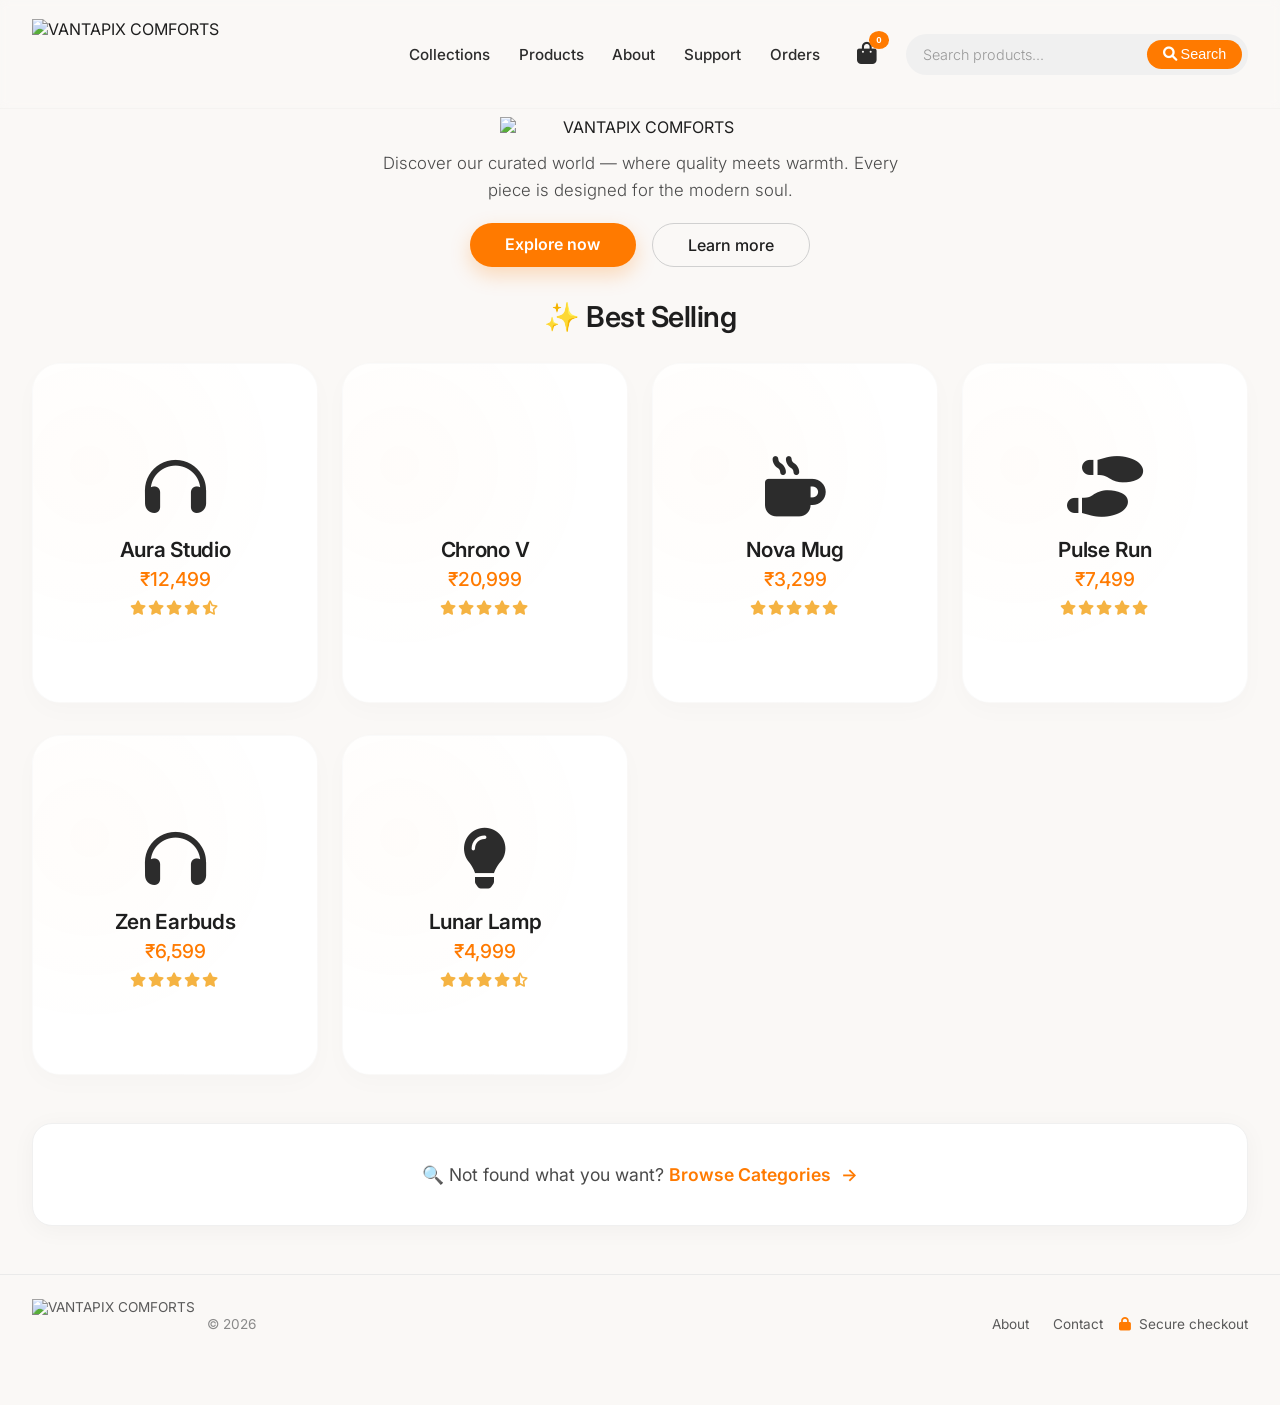
==== index.html @ 029ced30 "first commit" ====
<!DOCTYPE html>
<html lang="en">
<head>
    <meta charset="UTF-8">
    <meta name="viewport" content="width=device-width, initial-scale=1.0">
    <title>VANTAPIX COMFORTS · Home</title>
    <link rel="preconnect" href="https://fonts.googleapis.com">
    <link rel="preconnect" href="https://fonts.gstatic.com" crossorigin>
    <link href="https://fonts.googleapis.com/css2?family=Inter:opsz,wght@14..32,300;14..32,400;14..32,600;14..32,700&display=swap" rel="stylesheet">
    <link rel="stylesheet" href="https://cdnjs.cloudflare.com/ajax/libs/font-awesome/6.0.0-beta3/css/all.min.css">
    <link rel="stylesheet" href="style.css">
    <style>
        .browse-more {
            max-width: 1280px;
            margin: -1rem auto 3rem;
            padding: 0 2rem;
            text-align: center;
        }
        .browse-more .browse-card {
            background: white;
            border-radius: 20px;
            padding: 2.5rem 2rem;
            box-shadow: 0 4px 24px rgba(0,0,0,0.04);
            border: 1px solid #f0f0f0;
            transition: all 0.3s ease;
        }
        .browse-more .browse-card:hover {
            box-shadow: 0 8px 40px rgba(0,0,0,0.06);
            transform: translateY(-2px);
        }
        .browse-more .browse-card p {
            font-size: 1.1rem;
            color: #4a4a4a;
            font-weight: 400;
        }
        .browse-more .browse-card .browse-link {
            color: #ff7a00;
            font-weight: 600;
            text-decoration: none;
            border-bottom: 2px solid transparent;
            transition: all 0.25s ease;
            padding-bottom: 2px;
        }
        .browse-more .browse-card .browse-link:hover {
            border-bottom-color: #ff7a00;
            color: #e66b00;
        }
        .browse-more .browse-card .browse-link .arrow-icon {
            display: inline-block;
            margin-left: 6px;
            transition: transform 0.25s ease;
        }
        .browse-more .browse-card .browse-link:hover .arrow-icon {
            transform: translateX(6px);
        }
        @media (max-width: 600px) {
            .browse-more .browse-card p { font-size: 0.95rem; }
            .browse-more .browse-card { padding: 1.8rem 1.2rem; }
        }
    </style>
</head>
<body>

    <!-- INTRO OVERLAY -->
    <div class="intro-overlay" id="introOverlay">
        <video id="introVideo" autoplay muted playsinline>
            <source src="your-intro-video.mp4" type="video/mp4">
            Your browser does not support the video tag.
        </video>
    </div>

    <!-- NAVBAR -->
    <header class="navbar">
        <div class="logo-area">
            <img src="VANTAPIX__2_-removebg-preview.png" alt="VANTAPIX COMFORTS" class="nav-logo-img">
        </div>
        <div class="nav-links">
            <a href="collection.html">Collections</a>
            <a href="products.html">Products</a>
            <a href="about.html">About</a>
            <a href="support.html">Support</a>
            <a href="orders.html">Orders</a>
            <div class="nav-cart-wrapper" id="cartWrapper">
                <button class="nav-cart" id="cartToggle" aria-label="Open cart">
                    <i class="fas fa-shopping-bag"></i>
                    <span class="cart-badge" id="cartBadge">0</span>
                </button>
                <div class="cart-dropdown" id="cartDropdown">
                    <h4>🛒 Your Cart</h4>
                    <div id="cartItems"><div class="empty-cart">Your cart is empty.</div></div>
                    <div class="cart-total" id="cartTotal" style="display:none;">
                        <span>Total</span>
                        <span>₹<span id="totalPrice">0.00</span></span>
                    </div>
                    <button class="checkout-btn" onclick="window.location.href='checkout.html'">Proceed to Checkout</button>
                </div>
            </div>
            <div class="search-wrapper">
                <input type="text" id="searchInput" placeholder="Search products...">
                <button id="searchButton"><i class="fas fa-search"></i> <span>Search</span></button>
            </div>
        </div>
    </header>

    <!-- QUANTITY POPUP -->
    <div class="quantity-overlay" id="quantityOverlay">
        <div class="quantity-modal">
            <div class="modal-product" id="modalProductName">Product Name</div>
            <div class="modal-product-price" id="modalProductPrice">₹0.00</div>
            <div class="quantity-control">
                <button id="qtyDecrease">−</button>
                <span class="qty-number" id="qtyDisplay">1</span>
                <button id="qtyIncrease">+</button>
            </div>
            <div class="modal-actions">
                <button class="btn-cancel" id="qtyCancel">Cancel</button>
                <button class="btn-add-cart" id="qtyConfirm">Add to Cart</button>
            </div>
        </div>
    </div>

    <!-- HERO -->
    <section class="hero">
        <div class="hero-text">
            <img src="VANTAPIX__2_-removebg-preview.png" alt="VANTAPIX COMFORTS" class="hero-logo">
            <p>Discover our curated world — where quality meets warmth. Every piece is designed for the modern soul.</p>
            <div class="hero-cta">
                <a href="collection.html" class="btn-primary">Explore now</a>
                <a href="about.html" class="btn-outline">Learn more</a>
            </div>
        </div>
    </section>

    <!-- PRODUCT SECTION -->
    <section class="product-section">
        <div class="section-title">✨ Best Selling</div>
        <div class="product-grid" id="productGrid"></div>
    </section>

    <!-- BROWSE CATEGORIES LINK -->
    <section class="browse-more">
        <div class="browse-card">
            <p>
                🔍 Not found what you want? 
                <a href="products.html" class="browse-link">
                    Browse Categories <span class="arrow-icon">→</span>
                </a>
            </p>
        </div>
    </section>

    <!-- FOOTER -->
    <div class="footer">
        <div class="footer-left">
            <img src="VANTAPIX__2_-removebg-preview.png" alt="VANTAPIX COMFORTS" class="footer-logo">
            <span class="footer-copyright">© 2026</span>
        </div>
        <div class="footer-right">
            <div class="footer-links">
                <a href="about.html">About</a>
                <a href="support.html">Contact</a>
            </div>
            <span><i class="fas fa-lock"></i> Secure checkout</span>
        </div>
    </div>

    <div class="toast" id="toast"></div>

    <script src="script.js"></script>
    <script>
        // Home page products (INR)
        var homeProducts = [
            { name: 'Aura Studio', price: 12499, icon: 'fa-headphones', rating: 4.5, desc: 'Noise-cancelling, 40h battery, immersive sound.' },
            { name: 'Chrono V', price: 20999, icon: 'fa-watch', rating: 5, desc: 'Titanium, heart rate, GPS, always-on display.' },
            { name: 'Nova Mug', price: 3299, icon: 'fa-mug-hot', rating: 5, desc: 'Ceramic, self-warming, 12oz, matte finish.' },
            { name: 'Pulse Run', price: 7499, icon: 'fa-shoe-prints', rating: 5, desc: 'Lightweight, breathable, responsive cushioning.' },
            { name: 'Zen Earbuds', price: 6599, icon: 'fa-headphones', rating: 5, desc: 'True wireless, noise isolation, 24h battery.' },
            { name: 'Lunar Lamp', price: 4999, icon: 'fa-lightbulb', rating: 4.5, desc: 'Dimmable, warm glow, minimalist design.' }
        ];

        var grid = document.getElementById('productGrid');
        homeProducts.forEach(function(p) {
            var stars = '';
            for (var i = 0; i < Math.floor(p.rating); i++) stars += '<i class="fas fa-star"></i>';
            if (p.rating % 1 >= 0.5) stars += '<i class="fas fa-star-half-alt"></i>';

            var card = document.createElement('div');
            card.className = 'product-card';
            card.innerHTML = `
                <div class="card-inner">
                    <div class="card-front">
                        <div class="product-img"><i class="fas ${p.icon}"></i></div>
                        <div class="product-name">${p.name}</div>
                        <div class="product-price">₹${p.price.toLocaleString('en-IN')}</div>
                        <div class="product-rating">${stars}</div>
                    </div>
                    <div class="card-back">
                        <div class="back-title">${p.name}</div>
                        <div class="back-desc">${p.desc}</div>
                        <div class="btn-group">
                            <button onclick="openQtyPopup('${p.name}', ${p.price})"><i class="fas fa-shopping-cart"></i> Buy now</button>
                            <button onclick="openQtyPopup('${p.name}', ${p.price})"><i class="fas fa-plus"></i> Add</button>
                        </div>
                    </div>
                </div>
            `;
            grid.appendChild(card);
        });
    </script>
</body>
</html>
---- style.css ----
/* ================================================================
   style.css - Common styles for all pages
   ================================================================ */

* { margin: 0; padding: 0; box-sizing: border-box; }
body { background: #faf8f6; font-family: 'Inter', sans-serif; color: #1e1e1e; overflow-x: hidden; scroll-behavior: smooth; }

/* ---------- INTRO OVERLAY ---------- */
.intro-overlay {
    position: fixed; inset: 0; z-index: 9999; background: transparent;
    display: flex; align-items: center; justify-content: center;
    transition: opacity 1.2s cubic-bezier(0.23,1,0.32,1), visibility 0.2s;
    pointer-events: none; overflow: hidden;
}
.intro-overlay.hide { opacity: 0; visibility: hidden; }
#introVideo {
    position: absolute; top: 50%; left: 50%;
    width: 100%; height: 100%; object-fit: cover;
    transform: translate(-50%, -50%); z-index: 1;
}

/* ---------- NAVBAR ---------- */
.navbar {
    max-width: 1280px; margin: 0 auto; padding: 1.2rem 2rem;
    display: flex; align-items: center; justify-content: space-between;
    flex-wrap: wrap; background: transparent; backdrop-filter: blur(4px);
    border-bottom: 1px solid rgba(0,0,0,0.02); gap: 1rem;
}
.logo-area { display: flex; align-items: center; gap: 12px; flex-shrink: 0; }
.nav-logo-img { height: 70px; width: auto; object-fit: contain; transition: transform .3s ease; }
.nav-logo-img:hover { transform: scale(1.05); }
.nav-links {
    display: flex; gap: 1.8rem; font-weight: 500; color: #2c2c2c;
    flex-wrap: wrap; align-items: center;
}
.nav-links a { text-decoration: none; color: inherit; transition: color .2s; font-size: .95rem; white-space: nowrap; }
.nav-links a:hover, .nav-links a.active { color: #ff7a00; }
.nav-links a.active { font-weight: 600; }

.search-wrapper {
    display: flex; align-items: center; background: #f0f0f0;
    border-radius: 30px; padding: .3rem .3rem .3rem 1rem;
    transition: all .3s ease; border: 1px solid transparent; min-width: 180px;
}
.search-wrapper:focus-within {
    background: #fff; border-color: #ff7a00; box-shadow: 0 0 0 3px rgba(255,122,0,0.15);
}
.search-wrapper input {
    border: none; background: transparent; outline: none;
    font-family: 'Inter', sans-serif; font-size: .9rem; padding: .4rem 0;
    width: 100%; min-width: 100px; color: #1e1e1e;
}
.search-wrapper input::placeholder { color: #999; font-weight: 300; }
.search-wrapper button {
    background: #ff7a00; border: none; color: #fff; padding: .4rem 1rem;
    border-radius: 30px; cursor: pointer; font-size: .9rem;
    transition: background .2s; font-weight: 500; display: flex; align-items: center; gap: 4px;
}
.search-wrapper button:hover { background: #e66b00; }

.nav-cart-wrapper { display: flex; align-items: center; margin-left: .5rem; position: relative; }
.nav-cart {
    font-size: 1.4rem; color: #2c2c2c; transition: .2s; cursor: pointer;
    background: none; border: none; padding: 0; position: relative;
}
.nav-cart:hover { color: #ff7a00; }
.cart-badge {
    position: absolute; top: -10px; right: -12px; background: #ff7a00;
    color: #fff; font-size: .6rem; font-weight: 700; padding: 2px 6px;
    border-radius: 50%; min-width: 20px; text-align: center; line-height: 1.4;
    transition: transform .3s cubic-bezier(0.34,1.56,0.64,1);
}
.cart-badge.bounce { animation: bounce .5s cubic-bezier(0.34,1.56,0.64,1); }
@keyframes bounce {
    0% { transform: scale(1); }
    40% { transform: scale(1.6); }
    70% { transform: scale(.9); }
    100% { transform: scale(1); }
}

.cart-dropdown {
    position: absolute; top: calc(100% + 12px); right: 0; background: #fff;
    border-radius: 16px; box-shadow: 0 20px 60px rgba(0,0,0,0.15);
    min-width: 320px; max-width: 400px; padding: 1.2rem;
    display: none; z-index: 100; border: 1px solid rgba(0,0,0,0.05);
}
.cart-dropdown.open { display: block; animation: fadeDrop .25s ease; }
@keyframes fadeDrop {
    0% { opacity: 0; transform: translateY(-8px); }
    100% { opacity: 1; transform: translateY(0); }
}
.cart-dropdown h4 { font-size: 1rem; font-weight: 600; margin-bottom: .8rem; color: #1e1e1e; }
.cart-dropdown .cart-item {
    display: flex; justify-content: space-between; align-items: center;
    padding: .5rem 0; border-bottom: 1px solid #f0f0f0; font-size: .9rem;
}
.cart-dropdown .cart-item:last-child { border-bottom: none; }
.cart-dropdown .cart-item .item-name { font-weight: 500; }
.cart-dropdown .cart-item .item-price { color: #ff7a00; font-weight: 600; }
.cart-dropdown .cart-item .item-remove {
    color: #ccc; cursor: pointer; background: none; border: none;
    font-size: .9rem; padding: 0 4px;
}
.cart-dropdown .cart-item .item-remove:hover { color: #e74c3c; }
.cart-dropdown .cart-total {
    display: flex; justify-content: space-between; font-weight: 700;
    margin-top: .8rem; padding-top: .8rem; border-top: 2px solid #f0f0f0;
    font-size: 1rem;
}
.cart-dropdown .empty-cart { text-align: center; color: #999; padding: 1rem 0; font-size: .9rem; }
.cart-dropdown .checkout-btn {
    width: 100%; margin-top: .8rem; padding: .7rem; background: #ff7a00;
    color: #fff; border: none; border-radius: 30px; font-weight: 600;
    font-size: .95rem; cursor: pointer; transition: background .2s;
}
.cart-dropdown .checkout-btn:hover { background: #e66b00; }

/* ---------- QUANTITY POPUP ---------- */
.quantity-overlay {
    position: fixed; inset: 0; background: rgba(0,0,0,0.5);
    backdrop-filter: blur(6px); z-index: 2000; display: none;
    align-items: center; justify-content: center;
}
.quantity-overlay.open { display: flex; }
.quantity-modal {
    background: #fff; border-radius: 24px; padding: 2rem 2.5rem;
    max-width: 400px; width: 90%; text-align: center;
    box-shadow: 0 30px 80px rgba(0,0,0,0.3);
    animation: pop .35s cubic-bezier(0.34,1.56,0.64,1);
}
@keyframes pop {
    0% { transform: scale(.8); opacity: 0; }
    100% { transform: scale(1); opacity: 1; }
}
.quantity-modal .modal-product { font-size: 1.2rem; font-weight: 600; margin-bottom: .2rem; }
.quantity-modal .modal-product-price { color: #ff7a00; font-weight: 500; margin-bottom: 1.2rem; }
.quantity-control {
    display: flex; align-items: center; justify-content: center;
    gap: 1.5rem; margin: 1.2rem 0;
}
.quantity-control button {
    width: 44px; height: 44px; border-radius: 50%; border: 2px solid #e0e0e0;
    background: #fff; font-size: 1.4rem; font-weight: 300; cursor: pointer;
    transition: all .2s; display: flex; align-items: center; justify-content: center;
    color: #1e1e1e;
}
.quantity-control button:hover { border-color: #ff7a00; color: #ff7a00; }
.quantity-control button:active { transform: scale(.92); }
.quantity-control .qty-number { font-size: 1.8rem; font-weight: 600; min-width: 40px; text-align: center; }
.quantity-modal .modal-actions {
    display: flex; gap: .8rem; margin-top: 1.2rem;
}
.quantity-modal .modal-actions button {
    flex: 1; padding: .7rem; border-radius: 30px; border: none;
    font-weight: 600; font-size: .95rem; cursor: pointer; transition: all .2s;
}
.quantity-modal .modal-actions .btn-cancel { background: #f0f0f0; color: #555; }
.quantity-modal .modal-actions .btn-cancel:hover { background: #e0e0e0; }
.quantity-modal .modal-actions .btn-add-cart { background: #ff7a00; color: #fff; }
.quantity-modal .modal-actions .btn-add-cart:hover { background: #e66b00; transform: scale(1.02); }

/* ---------- HERO ---------- */
.hero { max-width: 1280px; margin: .5rem auto 2rem; padding: 0 2rem; text-align: center; }
.hero-text { display: flex; flex-direction: column; align-items: center; gap: .4rem; }
.hero-logo {
    max-width: 280px; width: 100%; height: auto; margin-bottom: .2rem;
    animation: fadeInLogo 1s ease .3s both;
}
@keyframes fadeInLogo {
    0% { opacity: 0; transform: scale(.9); }
    100% { opacity: 1; transform: scale(1); }
}
.hero-text p { margin: .2rem auto 0; color: #4a4a4a; max-width: 540px; font-weight: 300; line-height: 1.6; font-size: 1.05rem; }
.hero-cta { margin-top: .8rem; display: flex; gap: 1rem; justify-content: center; flex-wrap: wrap; }

.btn-primary {
    background: #ff7a00; border: none; padding: .7rem 2.2rem; border-radius: 40px;
    color: #fff; font-weight: 600; font-size: 1rem; transition: .25s;
    box-shadow: 0 8px 20px rgba(255,122,0,0.25); cursor: pointer; text-decoration: none; display: inline-block;
}
.btn-primary:hover { background: #e66b00; transform: scale(1.02); box-shadow: 0 12px 28px rgba(255,122,0,0.35); }
.btn-outline {
    background: transparent; border: 1px solid #d0d0d0; padding: .7rem 2.2rem;
    border-radius: 40px; font-weight: 500; transition: .25s; cursor: pointer;
    text-decoration: none; display: inline-block; color: #1e1e1e;
}
.btn-outline:hover { border-color: #ff7a00; color: #ff7a00; background: rgba(255,122,0,0.04); }

/* ---------- PRODUCT SECTION ---------- */
.product-section { max-width: 1280px; margin: 1.5rem auto 4rem; padding: 0 2rem; }
.section-title { font-size: 1.8rem; font-weight: 600; margin-bottom: 1.8rem; letter-spacing: -.5px; text-align: center; }
.product-grid { display: grid; grid-template-columns: repeat(auto-fit, minmax(240px, 1fr)); gap: 2rem 1.5rem; }

.product-card {
    perspective: 1200px; height: 340px; cursor: default;
    transition: transform .3s cubic-bezier(0.23,1,0.32,1), box-shadow .3s ease;
    border-radius: 28px; will-change: transform;
}
.product-card:hover { transform: translateY(-8px) scale(1.01); box-shadow: 0 20px 40px -12px rgba(0,0,0,0.15); }
.product-card .card-inner {
    position: relative; width: 100%; height: 100%;
    transition: transform .65s cubic-bezier(0.23,1,0.32,1);
    transform-style: preserve-3d; border-radius: 28px; will-change: transform;
}
.product-card:hover .card-inner { transform: rotateY(180deg); }
.product-card .card-front, .product-card .card-back {
    position: absolute; width: 100%; height: 100%; backface-visibility: hidden;
    border-radius: 28px; background: #fff; box-shadow: 0 8px 24px rgba(0,0,0,0.02);
    display: flex; flex-direction: column; align-items: center; justify-content: center;
    padding: 1.8rem 1.5rem; overflow: hidden; transition: box-shadow .2s;
    border: 1px solid rgba(0,0,0,0.02); text-align: center;
}
.product-card .card-front { background: #fff; background-image: radial-gradient(circle at 20% 30%, rgba(255,122,0,0.02) 0%, transparent 60%); }
.product-card .card-front .product-img { font-size: 3.8rem; margin-bottom: .8rem; color: #2c2c2c; transition: .2s; }
.product-card .card-front .product-name { font-weight: 600; font-size: 1.3rem; letter-spacing: -.3px; }
.product-card .card-front .product-price { margin-top: .3rem; font-weight: 500; color: #ff7a00; font-size: 1.2rem; }
.product-card .card-front .product-rating { margin-top: .5rem; color: #f5b342; letter-spacing: 2px; font-size: .9rem; }
.product-card .card-back { background: #fff; transform: rotateY(180deg); border: 1px solid rgba(255,122,0,0.08); box-shadow: 0 12px 32px -8px rgba(0,0,0,0.08); gap: .4rem; }
.product-card .card-back .back-title { font-weight: 600; font-size: 1.2rem; }
.product-card .card-back .back-desc { font-size: .8rem; color: #5a5a5a; margin: .2rem 0 .6rem; line-height: 1.4; max-width: 90%; }
.product-card .card-back .btn-group { display: flex; gap: .6rem; flex-wrap: wrap; justify-content: center; margin-top: .2rem; }
.product-card .card-back .btn-group button {
    background: #ff7a00; border: none; padding: .4rem 1.2rem; border-radius: 40px;
    color: #fff; font-weight: 500; font-size: .7rem; letter-spacing: .4px;
    transition: .2s; cursor: pointer; box-shadow: 0 4px 12px rgba(255,122,0,0.2);
}
.product-card .card-back .btn-group button:last-child {
    background: transparent; border: 1px solid #d0d0d0; color: #1e1e1e; box-shadow: none;
}
.product-card .card-back .btn-group button:last-child:hover { border-color: #ff7a00; color: #ff7a00; }
.product-card .card-back .btn-group button:first-child:hover { background: #e66b00; transform: scale(.98); }
.product-card:hover .product-img { animation: pulse .8s ease 1; }
@keyframes pulse {
    0% { transform: scale(1); }
    50% { transform: scale(1.08); }
    100% { transform: scale(1); }
}

/* ---------- CATEGORY RESULTS ---------- */
.category-results { max-width: 1280px; margin: 0 auto 4rem; padding: 0 2rem; }
.category-results .results-header {
    display: flex; justify-content: space-between; align-items: center;
    flex-wrap: wrap; margin-bottom: 1.5rem; padding-bottom: .5rem;
    border-bottom: 2px solid #f0f0f0;
}
.category-results .results-header h2 { font-size: 1.6rem; font-weight: 600; }
.category-results .results-header h2 span { color: #ff7a00; }
.category-results .results-header .close-results {
    background: none; border: none; font-size: 1.2rem; color: #999;
    cursor: pointer; transition: color .2s; padding: .4rem .8rem; border-radius: 30px;
}
.category-results .results-header .close-results:hover { color: #e74c3c; background: #fde8e8; }
.category-results .product-grid { display: grid; grid-template-columns: repeat(auto-fit, minmax(220px, 1fr)); gap: 1.8rem; }
.category-results.hidden { display: none; }

/* ---------- PAGE HEADER ---------- */
.page-header { max-width: 1280px; margin: 1rem auto 2rem; padding: 0 2rem; text-align: center; }
.page-header h1 { font-size: 2.8rem; font-weight: 600; letter-spacing: -1px; }
.page-header h1 span { color: #ff7a00; }
.page-header p { color: #4a4a4a; max-width: 540px; margin: .5rem auto 0; font-weight: 300; line-height: 1.6; }

/* ---------- FOOTER ---------- */
.footer {
    max-width: 1280px; margin: 2rem auto; padding: 1.5rem 2rem;
    border-top: 1px solid #eaeaea; display: flex; justify-content: space-between;
    flex-wrap: wrap; color: #5a5a5a; font-size: .85rem; text-align: center; align-items: center;
}
.footer-left { display: flex; align-items: center; gap: 12px; }
.footer-logo { height: 50px; width: auto; object-fit: contain; transition: transform .3s ease; }
.footer-logo:hover { transform: scale(1.05); }
.footer-copyright { color: #8a8a8a; font-size: .85rem; }
.footer-right { display: flex; align-items: center; gap: 16px; }
.footer-right i { color: #ff7a00; margin-right: 4px; }
.footer-links { display: flex; gap: 1.5rem; }
.footer-links a { color: #5a5a5a; text-decoration: none; transition: color .2s; font-size: .85rem; }
.footer-links a:hover { color: #ff7a00; }

/* ---------- TOAST ---------- */
.toast {
    position: fixed; bottom: 30px; right: 30px; background: #1e1e1e;
    color: #fff; padding: 1rem 1.5rem; border-radius: 12px; font-size: .9rem;
    box-shadow: 0 10px 40px rgba(0,0,0,0.2); transform: translateY(100px);
    opacity: 0; transition: all .4s cubic-bezier(0.34,1.56,0.64,1);
    z-index: 1000; pointer-events: none;
}
.toast.show { transform: translateY(0); opacity: 1; }

/* ---------- RESPONSIVE ---------- */
@media (max-width: 768px) {
    .navbar { flex-direction: column; align-items: stretch; gap: .8rem; }
    .logo-area { justify-content: center; }
    .nav-links { justify-content: center; gap: 1rem; flex-wrap: wrap; }
    .search-wrapper { width: 100%; min-width: unset; }
    .search-wrapper input { min-width: unset; }
    .cart-dropdown { min-width: unset; width: 100%; right: auto; left: 0; }
}
@media (max-width: 600px) {
    .hero-text p { font-size: .95rem; }
    .nav-logo-img { height: 50px; }
    .hero-logo { max-width: 180px; }
    .footer-logo { height: 40px; }
    .footer { flex-direction: column; gap: 12px; }
    .footer-links { flex-wrap: wrap; justify-content: center; }
    .hero-cta { flex-direction: column; align-items: center; }
    .nav-links a { font-size: .8rem; }
    .search-wrapper button span { display: none; }
    .page-header h1 { font-size: 1.8rem; }
    .product-grid { grid-template-columns: repeat(auto-fit, minmax(160px, 1fr)); gap: 1rem; }
    .product-card { height: 280px; }
    .category-results .product-grid { grid-template-columns: repeat(auto-fit, minmax(160px, 1fr)); gap: 1rem; }
    .category-results .product-grid .product-card { height: 260px; }
}
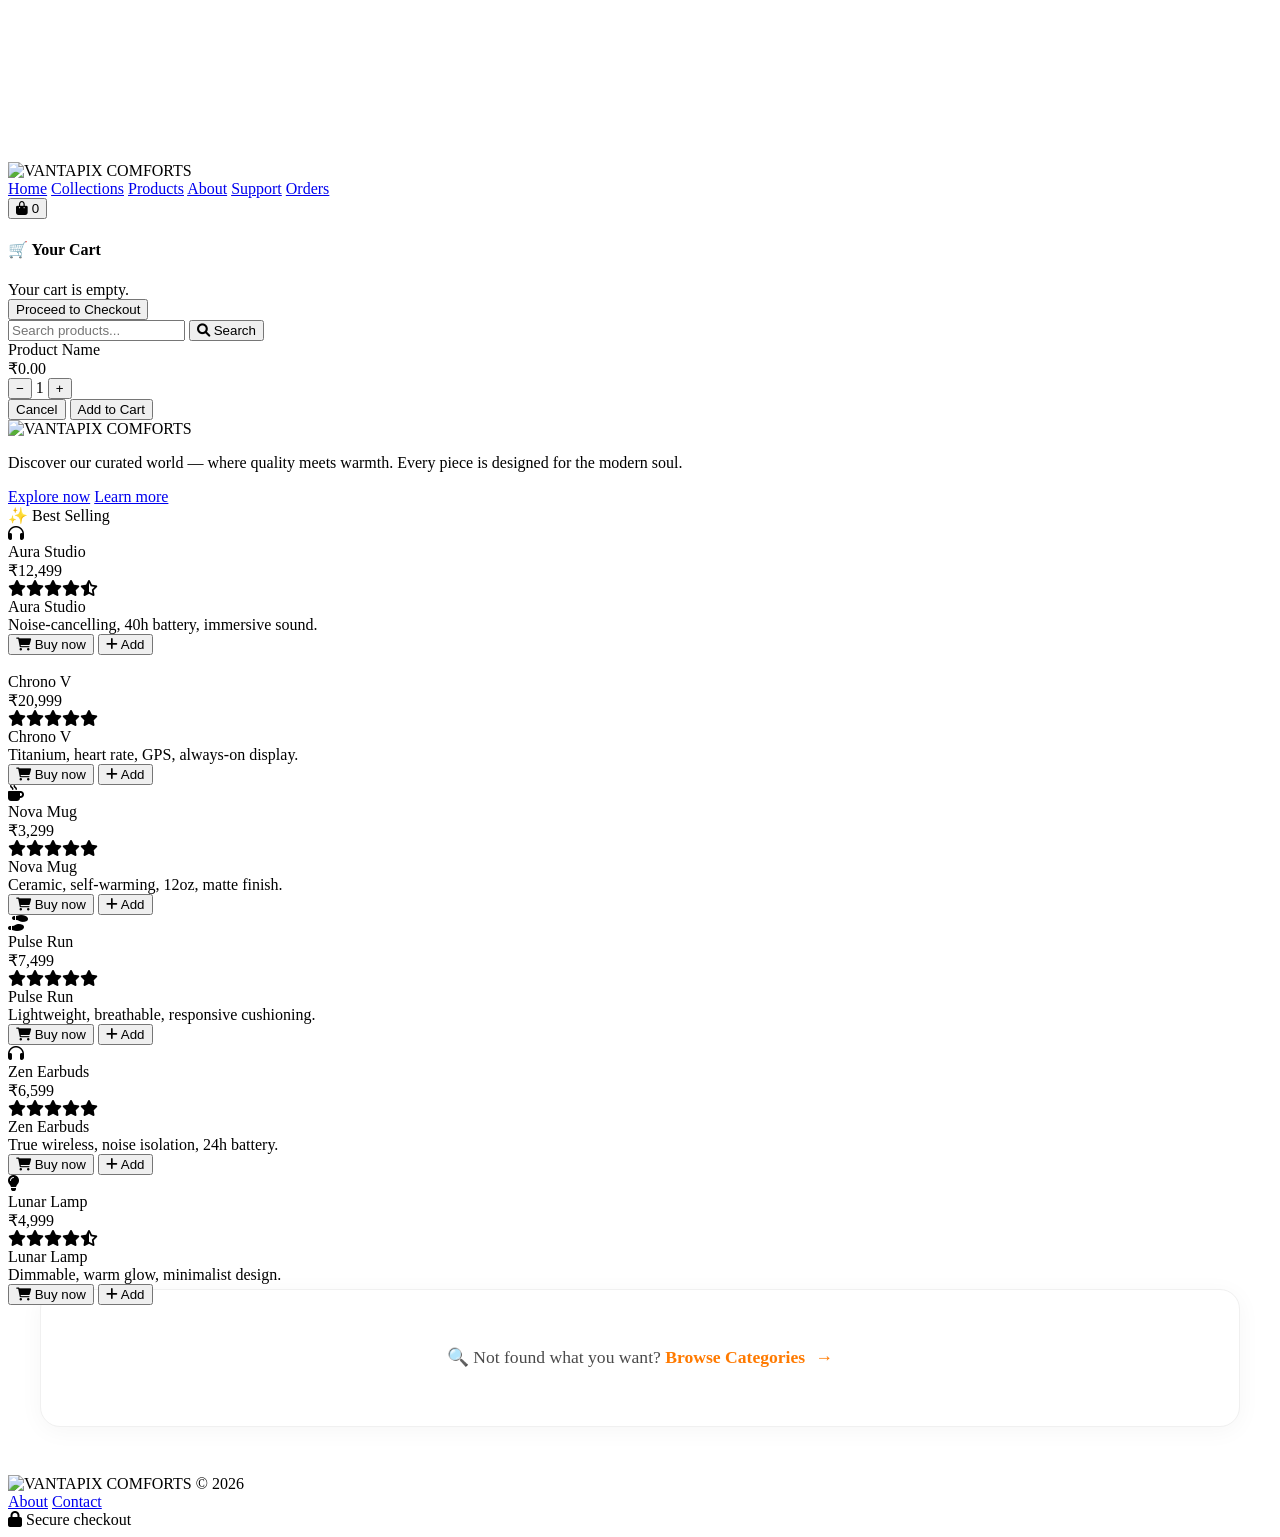
==== commit 20fa8d73: "fixed all issues: buy now, browse products, cart, orders, navbar, search" ====
--- a/index.html
+++ b/index.html
@@ -10,53 +10,15 @@
     <link rel="stylesheet" href="https://cdnjs.cloudflare.com/ajax/libs/font-awesome/6.0.0-beta3/css/all.min.css">
     <link rel="stylesheet" href="style.css">
     <style>
-        .browse-more {
-            max-width: 1280px;
-            margin: -1rem auto 3rem;
-            padding: 0 2rem;
-            text-align: center;
-        }
-        .browse-more .browse-card {
-            background: white;
-            border-radius: 20px;
-            padding: 2.5rem 2rem;
-            box-shadow: 0 4px 24px rgba(0,0,0,0.04);
-            border: 1px solid #f0f0f0;
-            transition: all 0.3s ease;
-        }
-        .browse-more .browse-card:hover {
-            box-shadow: 0 8px 40px rgba(0,0,0,0.06);
-            transform: translateY(-2px);
-        }
-        .browse-more .browse-card p {
-            font-size: 1.1rem;
-            color: #4a4a4a;
-            font-weight: 400;
-        }
-        .browse-more .browse-card .browse-link {
-            color: #ff7a00;
-            font-weight: 600;
-            text-decoration: none;
-            border-bottom: 2px solid transparent;
-            transition: all 0.25s ease;
-            padding-bottom: 2px;
-        }
-        .browse-more .browse-card .browse-link:hover {
-            border-bottom-color: #ff7a00;
-            color: #e66b00;
-        }
-        .browse-more .browse-card .browse-link .arrow-icon {
-            display: inline-block;
-            margin-left: 6px;
-            transition: transform 0.25s ease;
-        }
-        .browse-more .browse-card .browse-link:hover .arrow-icon {
-            transform: translateX(6px);
-        }
-        @media (max-width: 600px) {
-            .browse-more .browse-card p { font-size: 0.95rem; }
-            .browse-more .browse-card { padding: 1.8rem 1.2rem; }
-        }
+        .browse-more { max-width: 1280px; margin: -1rem auto 3rem; padding: 0 2rem; text-align: center; }
+        .browse-more .browse-card { background: white; border-radius: 20px; padding: 2.5rem 2rem; box-shadow: 0 4px 24px rgba(0,0,0,0.04); border: 1px solid #f0f0f0; transition: all 0.3s ease; }
+        .browse-more .browse-card:hover { box-shadow: 0 8px 40px rgba(0,0,0,0.06); transform: translateY(-2px); }
+        .browse-more .browse-card p { font-size: 1.1rem; color: #4a4a4a; font-weight: 400; }
+        .browse-more .browse-card .browse-link { color: #ff7a00; font-weight: 600; text-decoration: none; border-bottom: 2px solid transparent; transition: all 0.25s ease; padding-bottom: 2px; }
+        .browse-more .browse-card .browse-link:hover { border-bottom-color: #ff7a00; color: #e66b00; }
+        .browse-more .browse-card .browse-link .arrow-icon { display: inline-block; margin-left: 6px; transition: transform 0.25s ease; }
+        .browse-more .browse-card .browse-link:hover .arrow-icon { transform: translateX(6px); }
+        @media (max-width: 600px) { .browse-more .browse-card p { font-size: 0.95rem; } .browse-more .browse-card { padding: 1.8rem 1.2rem; } }
     </style>
 </head>
 <body>
@@ -75,13 +37,14 @@
             <img src="VANTAPIX__2_-removebg-preview.png" alt="VANTAPIX COMFORTS" class="nav-logo-img">
         </div>
         <div class="nav-links">
+            <a href="index.html" class="active">Home</a>
             <a href="collection.html">Collections</a>
             <a href="products.html">Products</a>
             <a href="about.html">About</a>
             <a href="support.html">Support</a>
             <a href="orders.html">Orders</a>
             <div class="nav-cart-wrapper" id="cartWrapper">
-                <button class="nav-cart" id="cartToggle" aria-label="Open cart">
+                <button class="nav-cart" id="cartToggle" aria-label="Open cart" onclick="window.location.href='cart.html'">
                     <i class="fas fa-shopping-bag"></i>
                     <span class="cart-badge" id="cartBadge">0</span>
                 </button>
@@ -168,7 +131,6 @@
 
     <script src="script.js"></script>
     <script>
-        // Home page products (INR)
         var homeProducts = [
             { name: 'Aura Studio', price: 12499, icon: 'fa-headphones', rating: 4.5, desc: 'Noise-cancelling, 40h battery, immersive sound.' },
             { name: 'Chrono V', price: 20999, icon: 'fa-watch', rating: 5, desc: 'Titanium, heart rate, GPS, always-on display.' },
@@ -198,14 +160,21 @@
                         <div class="back-title">${p.name}</div>
                         <div class="back-desc">${p.desc}</div>
                         <div class="btn-group">
-                            <button onclick="openQtyPopup('${p.name}', ${p.price})"><i class="fas fa-shopping-cart"></i> Buy now</button>
-                            <button onclick="openQtyPopup('${p.name}', ${p.price})"><i class="fas fa-plus"></i> Add</button>
+                            <button class="add-to-cart" data-name="${p.name}" data-price="${p.price}"><i class="fas fa-shopping-cart"></i> Buy now</button>
+                            <button class="add-to-cart" data-name="${p.name}" data-price="${p.price}"><i class="fas fa-plus"></i> Add</button>
                         </div>
                     </div>
                 </div>
             `;
             grid.appendChild(card);
         });
+
+        // Re-bind add-to-cart after DOM ready
+        document.addEventListener('DOMContentLoaded', function() {
+            if (typeof attachAddToCartButtons === 'function') {
+                attachAddToCartButtons();
+            }
+        });
     </script>
 </body>
 </html>
--- a/style.css
+++ b/style.css
@@ -1,312 +1,34 @@
-/* ================================================================
-   style.css - Common styles for all pages
-   ================================================================ */
+/* Add this at the end of style.css */
 
-* { margin: 0; padding: 0; box-sizing: border-box; }
-body { background: #faf8f6; font-family: 'Inter', sans-serif; color: #1e1e1e; overflow-x: hidden; scroll-behavior: smooth; }
+/* Cart Page */
+.cart-page { max-width: 900px; margin: 0 auto; padding: 2rem; }
+.cart-item-row { display: flex; justify-content: space-between; align-items: center; padding: 1.2rem 0; border-bottom: 1px solid #f0f0f0; flex-wrap: wrap; gap: 0.8rem; }
+.cart-item-row .item-details { display: flex; align-items: center; gap: 1rem; }
+.cart-item-row .item-details .item-icon { font-size: 2rem; color: #ff7a00; width: 50px; text-align: center; }
+.cart-item-row .item-details .item-name { font-weight: 600; }
+.cart-item-row .item-details .item-price { color: #888; font-size: 0.9rem; }
+.cart-item-row .item-qty { display: flex; align-items: center; gap: 0.8rem; }
+.cart-item-row .item-qty button { width: 30px; height: 30px; border-radius: 50%; border: 1px solid #ddd; background: white; cursor: pointer; font-size: 1rem; transition: all 0.2s; }
+.cart-item-row .item-qty button:hover { border-color: #ff7a00; color: #ff7a00; }
+.cart-item-row .item-qty span { min-width: 30px; text-align: center; font-weight: 600; }
+.cart-item-row .item-remove { color: #ccc; cursor: pointer; background: none; border: none; font-size: 1.2rem; }
+.cart-item-row .item-remove:hover { color: #e74c3c; }
+.cart-summary { margin-top: 2rem; padding: 1.5rem; background: white; border-radius: 16px; border: 1px solid #f0f0f0; }
+.cart-summary .summary-row { display: flex; justify-content: space-between; padding: 0.5rem 0; font-size: 1rem; }
+.cart-summary .summary-row.total { font-weight: 700; font-size: 1.2rem; border-top: 2px solid #f0f0f0; padding-top: 1rem; margin-top: 0.5rem; }
+.cart-summary .summary-row .price-highlight { color: #ff7a00; }
+.checkout-actions { display: flex; gap: 1rem; margin-top: 1.5rem; flex-wrap: wrap; }
+.checkout-actions .btn-primary { flex: 1; min-width: 150px; text-align: center; }
+.checkout-actions .btn-outline { flex: 1; min-width: 150px; text-align: center; }
+.empty-cart-page { text-align: center; padding: 4rem 0; }
+.empty-cart-page i { font-size: 4rem; color: #ddd; margin-bottom: 1rem; }
+.empty-cart-page h2 { font-size: 1.8rem; color: #666; }
+.empty-cart-page p { color: #999; margin-top: 0.5rem; }
+.empty-cart-page .btn-primary { margin-top: 1.5rem; display: inline-block; }
 
-/* ---------- INTRO OVERLAY ---------- */
-.intro-overlay {
-    position: fixed; inset: 0; z-index: 9999; background: transparent;
-    display: flex; align-items: center; justify-content: center;
-    transition: opacity 1.2s cubic-bezier(0.23,1,0.32,1), visibility 0.2s;
-    pointer-events: none; overflow: hidden;
-}
-.intro-overlay.hide { opacity: 0; visibility: hidden; }
-#introVideo {
-    position: absolute; top: 50%; left: 50%;
-    width: 100%; height: 100%; object-fit: cover;
-    transform: translate(-50%, -50%); z-index: 1;
-}
-
-/* ---------- NAVBAR ---------- */
-.navbar {
-    max-width: 1280px; margin: 0 auto; padding: 1.2rem 2rem;
-    display: flex; align-items: center; justify-content: space-between;
-    flex-wrap: wrap; background: transparent; backdrop-filter: blur(4px);
-    border-bottom: 1px solid rgba(0,0,0,0.02); gap: 1rem;
-}
-.logo-area { display: flex; align-items: center; gap: 12px; flex-shrink: 0; }
-.nav-logo-img { height: 70px; width: auto; object-fit: contain; transition: transform .3s ease; }
-.nav-logo-img:hover { transform: scale(1.05); }
-.nav-links {
-    display: flex; gap: 1.8rem; font-weight: 500; color: #2c2c2c;
-    flex-wrap: wrap; align-items: center;
-}
-.nav-links a { text-decoration: none; color: inherit; transition: color .2s; font-size: .95rem; white-space: nowrap; }
-.nav-links a:hover, .nav-links a.active { color: #ff7a00; }
-.nav-links a.active { font-weight: 600; }
-
-.search-wrapper {
-    display: flex; align-items: center; background: #f0f0f0;
-    border-radius: 30px; padding: .3rem .3rem .3rem 1rem;
-    transition: all .3s ease; border: 1px solid transparent; min-width: 180px;
-}
-.search-wrapper:focus-within {
-    background: #fff; border-color: #ff7a00; box-shadow: 0 0 0 3px rgba(255,122,0,0.15);
-}
-.search-wrapper input {
-    border: none; background: transparent; outline: none;
-    font-family: 'Inter', sans-serif; font-size: .9rem; padding: .4rem 0;
-    width: 100%; min-width: 100px; color: #1e1e1e;
-}
-.search-wrapper input::placeholder { color: #999; font-weight: 300; }
-.search-wrapper button {
-    background: #ff7a00; border: none; color: #fff; padding: .4rem 1rem;
-    border-radius: 30px; cursor: pointer; font-size: .9rem;
-    transition: background .2s; font-weight: 500; display: flex; align-items: center; gap: 4px;
-}
-.search-wrapper button:hover { background: #e66b00; }
-
-.nav-cart-wrapper { display: flex; align-items: center; margin-left: .5rem; position: relative; }
-.nav-cart {
-    font-size: 1.4rem; color: #2c2c2c; transition: .2s; cursor: pointer;
-    background: none; border: none; padding: 0; position: relative;
-}
-.nav-cart:hover { color: #ff7a00; }
-.cart-badge {
-    position: absolute; top: -10px; right: -12px; background: #ff7a00;
-    color: #fff; font-size: .6rem; font-weight: 700; padding: 2px 6px;
-    border-radius: 50%; min-width: 20px; text-align: center; line-height: 1.4;
-    transition: transform .3s cubic-bezier(0.34,1.56,0.64,1);
-}
-.cart-badge.bounce { animation: bounce .5s cubic-bezier(0.34,1.56,0.64,1); }
-@keyframes bounce {
-    0% { transform: scale(1); }
-    40% { transform: scale(1.6); }
-    70% { transform: scale(.9); }
-    100% { transform: scale(1); }
-}
-
-.cart-dropdown {
-    position: absolute; top: calc(100% + 12px); right: 0; background: #fff;
-    border-radius: 16px; box-shadow: 0 20px 60px rgba(0,0,0,0.15);
-    min-width: 320px; max-width: 400px; padding: 1.2rem;
-    display: none; z-index: 100; border: 1px solid rgba(0,0,0,0.05);
-}
-.cart-dropdown.open { display: block; animation: fadeDrop .25s ease; }
-@keyframes fadeDrop {
-    0% { opacity: 0; transform: translateY(-8px); }
-    100% { opacity: 1; transform: translateY(0); }
-}
-.cart-dropdown h4 { font-size: 1rem; font-weight: 600; margin-bottom: .8rem; color: #1e1e1e; }
-.cart-dropdown .cart-item {
-    display: flex; justify-content: space-between; align-items: center;
-    padding: .5rem 0; border-bottom: 1px solid #f0f0f0; font-size: .9rem;
-}
-.cart-dropdown .cart-item:last-child { border-bottom: none; }
-.cart-dropdown .cart-item .item-name { font-weight: 500; }
-.cart-dropdown .cart-item .item-price { color: #ff7a00; font-weight: 600; }
-.cart-dropdown .cart-item .item-remove {
-    color: #ccc; cursor: pointer; background: none; border: none;
-    font-size: .9rem; padding: 0 4px;
-}
-.cart-dropdown .cart-item .item-remove:hover { color: #e74c3c; }
-.cart-dropdown .cart-total {
-    display: flex; justify-content: space-between; font-weight: 700;
-    margin-top: .8rem; padding-top: .8rem; border-top: 2px solid #f0f0f0;
-    font-size: 1rem;
-}
-.cart-dropdown .empty-cart { text-align: center; color: #999; padding: 1rem 0; font-size: .9rem; }
-.cart-dropdown .checkout-btn {
-    width: 100%; margin-top: .8rem; padding: .7rem; background: #ff7a00;
-    color: #fff; border: none; border-radius: 30px; font-weight: 600;
-    font-size: .95rem; cursor: pointer; transition: background .2s;
-}
-.cart-dropdown .checkout-btn:hover { background: #e66b00; }
-
-/* ---------- QUANTITY POPUP ---------- */
-.quantity-overlay {
-    position: fixed; inset: 0; background: rgba(0,0,0,0.5);
-    backdrop-filter: blur(6px); z-index: 2000; display: none;
-    align-items: center; justify-content: center;
-}
-.quantity-overlay.open { display: flex; }
-.quantity-modal {
-    background: #fff; border-radius: 24px; padding: 2rem 2.5rem;
-    max-width: 400px; width: 90%; text-align: center;
-    box-shadow: 0 30px 80px rgba(0,0,0,0.3);
-    animation: pop .35s cubic-bezier(0.34,1.56,0.64,1);
-}
-@keyframes pop {
-    0% { transform: scale(.8); opacity: 0; }
-    100% { transform: scale(1); opacity: 1; }
-}
-.quantity-modal .modal-product { font-size: 1.2rem; font-weight: 600; margin-bottom: .2rem; }
-.quantity-modal .modal-product-price { color: #ff7a00; font-weight: 500; margin-bottom: 1.2rem; }
-.quantity-control {
-    display: flex; align-items: center; justify-content: center;
-    gap: 1.5rem; margin: 1.2rem 0;
-}
-.quantity-control button {
-    width: 44px; height: 44px; border-radius: 50%; border: 2px solid #e0e0e0;
-    background: #fff; font-size: 1.4rem; font-weight: 300; cursor: pointer;
-    transition: all .2s; display: flex; align-items: center; justify-content: center;
-    color: #1e1e1e;
-}
-.quantity-control button:hover { border-color: #ff7a00; color: #ff7a00; }
-.quantity-control button:active { transform: scale(.92); }
-.quantity-control .qty-number { font-size: 1.8rem; font-weight: 600; min-width: 40px; text-align: center; }
-.quantity-modal .modal-actions {
-    display: flex; gap: .8rem; margin-top: 1.2rem;
-}
-.quantity-modal .modal-actions button {
-    flex: 1; padding: .7rem; border-radius: 30px; border: none;
-    font-weight: 600; font-size: .95rem; cursor: pointer; transition: all .2s;
-}
-.quantity-modal .modal-actions .btn-cancel { background: #f0f0f0; color: #555; }
-.quantity-modal .modal-actions .btn-cancel:hover { background: #e0e0e0; }
-.quantity-modal .modal-actions .btn-add-cart { background: #ff7a00; color: #fff; }
-.quantity-modal .modal-actions .btn-add-cart:hover { background: #e66b00; transform: scale(1.02); }
-
-/* ---------- HERO ---------- */
-.hero { max-width: 1280px; margin: .5rem auto 2rem; padding: 0 2rem; text-align: center; }
-.hero-text { display: flex; flex-direction: column; align-items: center; gap: .4rem; }
-.hero-logo {
-    max-width: 280px; width: 100%; height: auto; margin-bottom: .2rem;
-    animation: fadeInLogo 1s ease .3s both;
-}
-@keyframes fadeInLogo {
-    0% { opacity: 0; transform: scale(.9); }
-    100% { opacity: 1; transform: scale(1); }
-}
-.hero-text p { margin: .2rem auto 0; color: #4a4a4a; max-width: 540px; font-weight: 300; line-height: 1.6; font-size: 1.05rem; }
-.hero-cta { margin-top: .8rem; display: flex; gap: 1rem; justify-content: center; flex-wrap: wrap; }
-
-.btn-primary {
-    background: #ff7a00; border: none; padding: .7rem 2.2rem; border-radius: 40px;
-    color: #fff; font-weight: 600; font-size: 1rem; transition: .25s;
-    box-shadow: 0 8px 20px rgba(255,122,0,0.25); cursor: pointer; text-decoration: none; display: inline-block;
-}
-.btn-primary:hover { background: #e66b00; transform: scale(1.02); box-shadow: 0 12px 28px rgba(255,122,0,0.35); }
-.btn-outline {
-    background: transparent; border: 1px solid #d0d0d0; padding: .7rem 2.2rem;
-    border-radius: 40px; font-weight: 500; transition: .25s; cursor: pointer;
-    text-decoration: none; display: inline-block; color: #1e1e1e;
-}
-.btn-outline:hover { border-color: #ff7a00; color: #ff7a00; background: rgba(255,122,0,0.04); }
-
-/* ---------- PRODUCT SECTION ---------- */
-.product-section { max-width: 1280px; margin: 1.5rem auto 4rem; padding: 0 2rem; }
-.section-title { font-size: 1.8rem; font-weight: 600; margin-bottom: 1.8rem; letter-spacing: -.5px; text-align: center; }
-.product-grid { display: grid; grid-template-columns: repeat(auto-fit, minmax(240px, 1fr)); gap: 2rem 1.5rem; }
-
-.product-card {
-    perspective: 1200px; height: 340px; cursor: default;
-    transition: transform .3s cubic-bezier(0.23,1,0.32,1), box-shadow .3s ease;
-    border-radius: 28px; will-change: transform;
-}
-.product-card:hover { transform: translateY(-8px) scale(1.01); box-shadow: 0 20px 40px -12px rgba(0,0,0,0.15); }
-.product-card .card-inner {
-    position: relative; width: 100%; height: 100%;
-    transition: transform .65s cubic-bezier(0.23,1,0.32,1);
-    transform-style: preserve-3d; border-radius: 28px; will-change: transform;
-}
-.product-card:hover .card-inner { transform: rotateY(180deg); }
-.product-card .card-front, .product-card .card-back {
-    position: absolute; width: 100%; height: 100%; backface-visibility: hidden;
-    border-radius: 28px; background: #fff; box-shadow: 0 8px 24px rgba(0,0,0,0.02);
-    display: flex; flex-direction: column; align-items: center; justify-content: center;
-    padding: 1.8rem 1.5rem; overflow: hidden; transition: box-shadow .2s;
-    border: 1px solid rgba(0,0,0,0.02); text-align: center;
-}
-.product-card .card-front { background: #fff; background-image: radial-gradient(circle at 20% 30%, rgba(255,122,0,0.02) 0%, transparent 60%); }
-.product-card .card-front .product-img { font-size: 3.8rem; margin-bottom: .8rem; color: #2c2c2c; transition: .2s; }
-.product-card .card-front .product-name { font-weight: 600; font-size: 1.3rem; letter-spacing: -.3px; }
-.product-card .card-front .product-price { margin-top: .3rem; font-weight: 500; color: #ff7a00; font-size: 1.2rem; }
-.product-card .card-front .product-rating { margin-top: .5rem; color: #f5b342; letter-spacing: 2px; font-size: .9rem; }
-.product-card .card-back { background: #fff; transform: rotateY(180deg); border: 1px solid rgba(255,122,0,0.08); box-shadow: 0 12px 32px -8px rgba(0,0,0,0.08); gap: .4rem; }
-.product-card .card-back .back-title { font-weight: 600; font-size: 1.2rem; }
-.product-card .card-back .back-desc { font-size: .8rem; color: #5a5a5a; margin: .2rem 0 .6rem; line-height: 1.4; max-width: 90%; }
-.product-card .card-back .btn-group { display: flex; gap: .6rem; flex-wrap: wrap; justify-content: center; margin-top: .2rem; }
-.product-card .card-back .btn-group button {
-    background: #ff7a00; border: none; padding: .4rem 1.2rem; border-radius: 40px;
-    color: #fff; font-weight: 500; font-size: .7rem; letter-spacing: .4px;
-    transition: .2s; cursor: pointer; box-shadow: 0 4px 12px rgba(255,122,0,0.2);
-}
-.product-card .card-back .btn-group button:last-child {
-    background: transparent; border: 1px solid #d0d0d0; color: #1e1e1e; box-shadow: none;
-}
-.product-card .card-back .btn-group button:last-child:hover { border-color: #ff7a00; color: #ff7a00; }
-.product-card .card-back .btn-group button:first-child:hover { background: #e66b00; transform: scale(.98); }
-.product-card:hover .product-img { animation: pulse .8s ease 1; }
-@keyframes pulse {
-    0% { transform: scale(1); }
-    50% { transform: scale(1.08); }
-    100% { transform: scale(1); }
-}
-
-/* ---------- CATEGORY RESULTS ---------- */
-.category-results { max-width: 1280px; margin: 0 auto 4rem; padding: 0 2rem; }
-.category-results .results-header {
-    display: flex; justify-content: space-between; align-items: center;
-    flex-wrap: wrap; margin-bottom: 1.5rem; padding-bottom: .5rem;
-    border-bottom: 2px solid #f0f0f0;
-}
-.category-results .results-header h2 { font-size: 1.6rem; font-weight: 600; }
-.category-results .results-header h2 span { color: #ff7a00; }
-.category-results .results-header .close-results {
-    background: none; border: none; font-size: 1.2rem; color: #999;
-    cursor: pointer; transition: color .2s; padding: .4rem .8rem; border-radius: 30px;
-}
-.category-results .results-header .close-results:hover { color: #e74c3c; background: #fde8e8; }
-.category-results .product-grid { display: grid; grid-template-columns: repeat(auto-fit, minmax(220px, 1fr)); gap: 1.8rem; }
-.category-results.hidden { display: none; }
-
-/* ---------- PAGE HEADER ---------- */
-.page-header { max-width: 1280px; margin: 1rem auto 2rem; padding: 0 2rem; text-align: center; }
-.page-header h1 { font-size: 2.8rem; font-weight: 600; letter-spacing: -1px; }
-.page-header h1 span { color: #ff7a00; }
-.page-header p { color: #4a4a4a; max-width: 540px; margin: .5rem auto 0; font-weight: 300; line-height: 1.6; }
-
-/* ---------- FOOTER ---------- */
-.footer {
-    max-width: 1280px; margin: 2rem auto; padding: 1.5rem 2rem;
-    border-top: 1px solid #eaeaea; display: flex; justify-content: space-between;
-    flex-wrap: wrap; color: #5a5a5a; font-size: .85rem; text-align: center; align-items: center;
-}
-.footer-left { display: flex; align-items: center; gap: 12px; }
-.footer-logo { height: 50px; width: auto; object-fit: contain; transition: transform .3s ease; }
-.footer-logo:hover { transform: scale(1.05); }
-.footer-copyright { color: #8a8a8a; font-size: .85rem; }
-.footer-right { display: flex; align-items: center; gap: 16px; }
-.footer-right i { color: #ff7a00; margin-right: 4px; }
-.footer-links { display: flex; gap: 1.5rem; }
-.footer-links a { color: #5a5a5a; text-decoration: none; transition: color .2s; font-size: .85rem; }
-.footer-links a:hover { color: #ff7a00; }
-
-/* ---------- TOAST ---------- */
-.toast {
-    position: fixed; bottom: 30px; right: 30px; background: #1e1e1e;
-    color: #fff; padding: 1rem 1.5rem; border-radius: 12px; font-size: .9rem;
-    box-shadow: 0 10px 40px rgba(0,0,0,0.2); transform: translateY(100px);
-    opacity: 0; transition: all .4s cubic-bezier(0.34,1.56,0.64,1);
-    z-index: 1000; pointer-events: none;
-}
-.toast.show { transform: translateY(0); opacity: 1; }
-
-/* ---------- RESPONSIVE ---------- */
-@media (max-width: 768px) {
-    .navbar { flex-direction: column; align-items: stretch; gap: .8rem; }
-    .logo-area { justify-content: center; }
-    .nav-links { justify-content: center; gap: 1rem; flex-wrap: wrap; }
-    .search-wrapper { width: 100%; min-width: unset; }
-    .search-wrapper input { min-width: unset; }
-    .cart-dropdown { min-width: unset; width: 100%; right: auto; left: 0; }
-}
-@media (max-width: 600px) {
-    .hero-text p { font-size: .95rem; }
-    .nav-logo-img { height: 50px; }
-    .hero-logo { max-width: 180px; }
-    .footer-logo { height: 40px; }
-    .footer { flex-direction: column; gap: 12px; }
-    .footer-links { flex-wrap: wrap; justify-content: center; }
-    .hero-cta { flex-direction: column; align-items: center; }
-    .nav-links a { font-size: .8rem; }
-    .search-wrapper button span { display: none; }
-    .page-header h1 { font-size: 1.8rem; }
-    .product-grid { grid-template-columns: repeat(auto-fit, minmax(160px, 1fr)); gap: 1rem; }
-    .product-card { height: 280px; }
-    .category-results .product-grid { grid-template-columns: repeat(auto-fit, minmax(160px, 1fr)); gap: 1rem; }
-    .category-results .product-grid .product-card { height: 260px; }
-}+/* Order Status Badges */
+.order-status { padding: 0.3rem 1rem; border-radius: 30px; font-size: 0.8rem; font-weight: 600; }
+.order-status.shipped { background: #e3f7e3; color: #2e7d32; }
+.order-status.processing { background: #fff3e0; color: #e65100; }
+.order-status.delivered { background: #e3f0ff; color: #0d47a1; }
+.order-status.cancelled { background: #fde8e8; color: #c62828; }
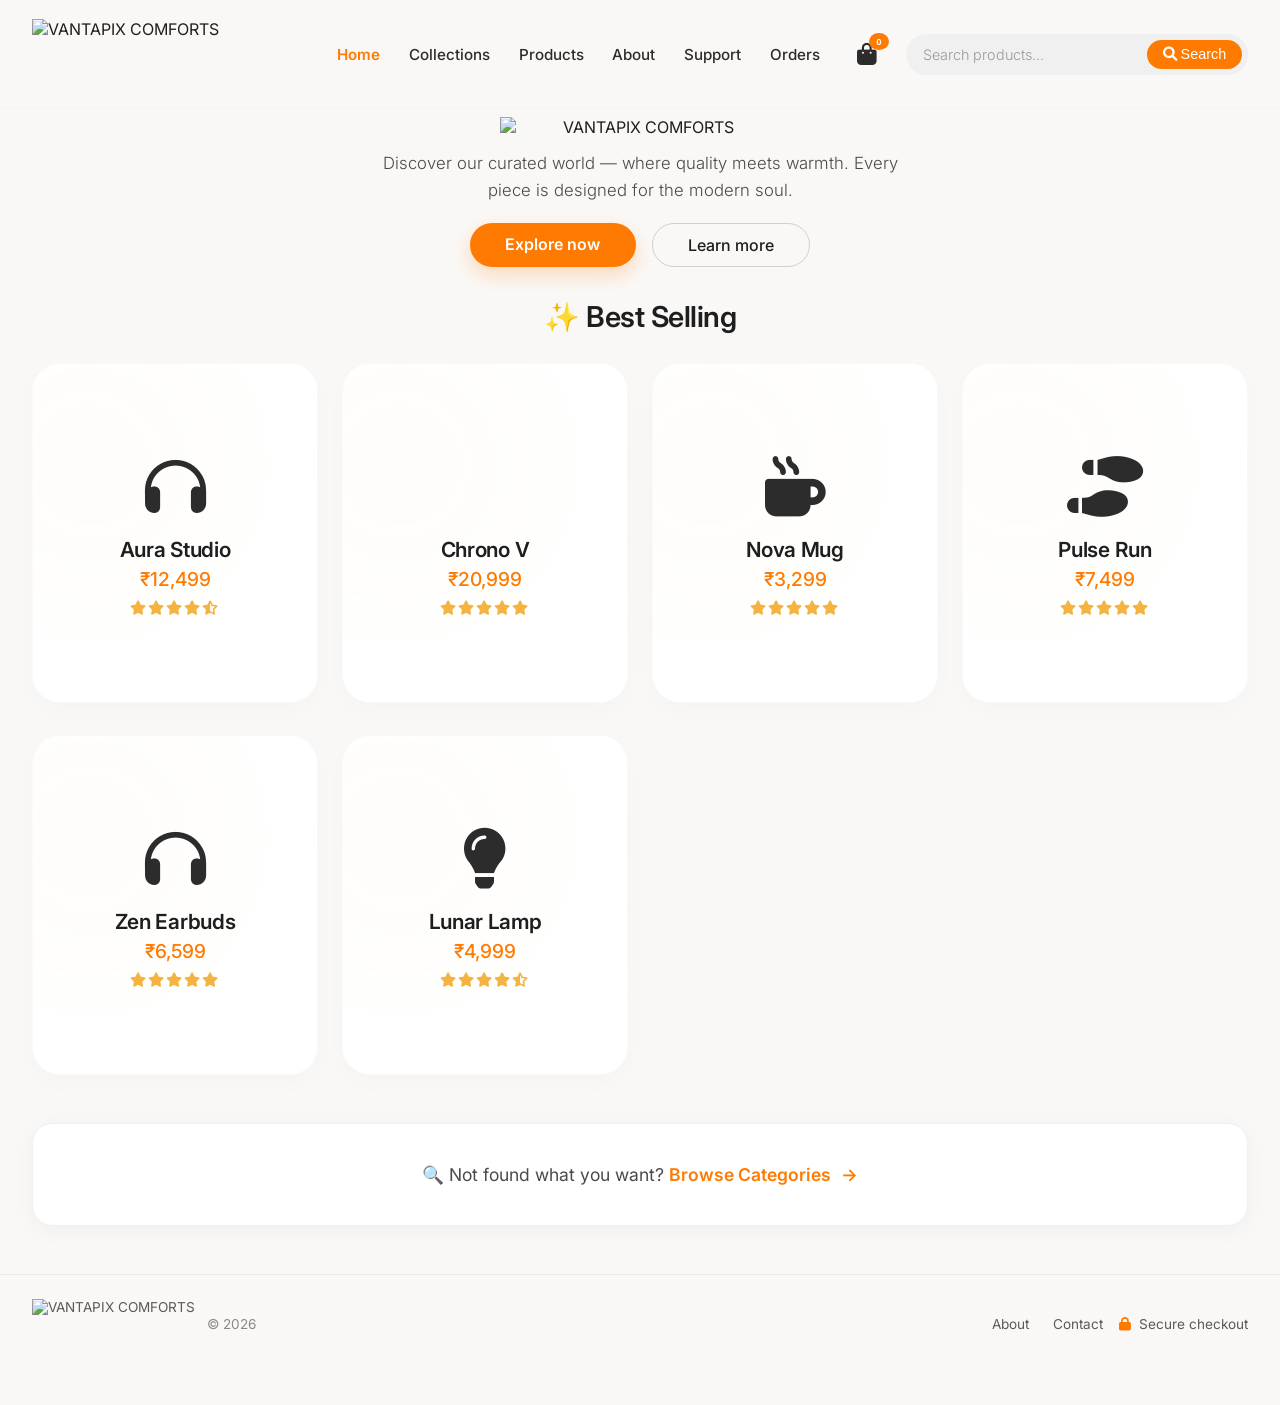
==== commit 7fdc0976: "added category page and fixed buy now buttons" ====
--- a/index.html
+++ b/index.html
@@ -160,21 +160,14 @@
                         <div class="back-title">${p.name}</div>
                         <div class="back-desc">${p.desc}</div>
                         <div class="btn-group">
-                            <button class="add-to-cart" data-name="${p.name}" data-price="${p.price}"><i class="fas fa-shopping-cart"></i> Buy now</button>
-                            <button class="add-to-cart" data-name="${p.name}" data-price="${p.price}"><i class="fas fa-plus"></i> Add</button>
+                            <button onclick="buyNow('${p.name}', ${p.price})"><i class="fas fa-shopping-cart"></i> Buy now</button>
+                            <button onclick="addToCart('${p.name}', ${p.price})"><i class="fas fa-plus"></i> Add</button>
                         </div>
                     </div>
                 </div>
             `;
             grid.appendChild(card);
         });
-
-        // Re-bind add-to-cart after DOM ready
-        document.addEventListener('DOMContentLoaded', function() {
-            if (typeof attachAddToCartButtons === 'function') {
-                attachAddToCartButtons();
-            }
-        });
     </script>
 </body>
 </html>
--- a/style.css
+++ b/style.css
@@ -1,34 +1,1000 @@
-/* Add this at the end of style.css */
-
-/* Cart Page */
-.cart-page { max-width: 900px; margin: 0 auto; padding: 2rem; }
-.cart-item-row { display: flex; justify-content: space-between; align-items: center; padding: 1.2rem 0; border-bottom: 1px solid #f0f0f0; flex-wrap: wrap; gap: 0.8rem; }
-.cart-item-row .item-details { display: flex; align-items: center; gap: 1rem; }
-.cart-item-row .item-details .item-icon { font-size: 2rem; color: #ff7a00; width: 50px; text-align: center; }
-.cart-item-row .item-details .item-name { font-weight: 600; }
-.cart-item-row .item-details .item-price { color: #888; font-size: 0.9rem; }
-.cart-item-row .item-qty { display: flex; align-items: center; gap: 0.8rem; }
-.cart-item-row .item-qty button { width: 30px; height: 30px; border-radius: 50%; border: 1px solid #ddd; background: white; cursor: pointer; font-size: 1rem; transition: all 0.2s; }
-.cart-item-row .item-qty button:hover { border-color: #ff7a00; color: #ff7a00; }
-.cart-item-row .item-qty span { min-width: 30px; text-align: center; font-weight: 600; }
-.cart-item-row .item-remove { color: #ccc; cursor: pointer; background: none; border: none; font-size: 1.2rem; }
-.cart-item-row .item-remove:hover { color: #e74c3c; }
-.cart-summary { margin-top: 2rem; padding: 1.5rem; background: white; border-radius: 16px; border: 1px solid #f0f0f0; }
-.cart-summary .summary-row { display: flex; justify-content: space-between; padding: 0.5rem 0; font-size: 1rem; }
-.cart-summary .summary-row.total { font-weight: 700; font-size: 1.2rem; border-top: 2px solid #f0f0f0; padding-top: 1rem; margin-top: 0.5rem; }
-.cart-summary .summary-row .price-highlight { color: #ff7a00; }
-.checkout-actions { display: flex; gap: 1rem; margin-top: 1.5rem; flex-wrap: wrap; }
-.checkout-actions .btn-primary { flex: 1; min-width: 150px; text-align: center; }
-.checkout-actions .btn-outline { flex: 1; min-width: 150px; text-align: center; }
-.empty-cart-page { text-align: center; padding: 4rem 0; }
-.empty-cart-page i { font-size: 4rem; color: #ddd; margin-bottom: 1rem; }
-.empty-cart-page h2 { font-size: 1.8rem; color: #666; }
-.empty-cart-page p { color: #999; margin-top: 0.5rem; }
-.empty-cart-page .btn-primary { margin-top: 1.5rem; display: inline-block; }
-
-/* Order Status Badges */
-.order-status { padding: 0.3rem 1rem; border-radius: 30px; font-size: 0.8rem; font-weight: 600; }
-.order-status.shipped { background: #e3f7e3; color: #2e7d32; }
-.order-status.processing { background: #fff3e0; color: #e65100; }
-.order-status.delivered { background: #e3f0ff; color: #0d47a1; }
-.order-status.cancelled { background: #fde8e8; color: #c62828; }+/* ================================================================
+   style.css - Complete styles for all pages
+   ================================================================ */
+
+* {
+    margin: 0;
+    padding: 0;
+    box-sizing: border-box;
+}
+
+body {
+    background: #faf8f6;
+    font-family: 'Inter', sans-serif;
+    color: #1e1e1e;
+    overflow-x: hidden;
+    scroll-behavior: smooth;
+}
+
+/* ---------- INTRO OVERLAY ---------- */
+.intro-overlay {
+    position: fixed;
+    inset: 0;
+    z-index: 9999;
+    background: transparent;
+    display: flex;
+    align-items: center;
+    justify-content: center;
+    transition: opacity 1.2s cubic-bezier(0.23, 1, 0.32, 1), visibility 0.2s;
+    pointer-events: none;
+    overflow: hidden;
+}
+.intro-overlay.hide {
+    opacity: 0;
+    visibility: hidden;
+}
+#introVideo {
+    position: absolute;
+    top: 50%;
+    left: 50%;
+    width: 100%;
+    height: 100%;
+    object-fit: cover;
+    transform: translate(-50%, -50%);
+    z-index: 1;
+}
+
+/* ---------- NAVBAR ---------- */
+.navbar {
+    max-width: 1280px;
+    margin: 0 auto;
+    padding: 1.2rem 2rem;
+    display: flex;
+    align-items: center;
+    justify-content: space-between;
+    flex-wrap: wrap;
+    background: transparent;
+    backdrop-filter: blur(4px);
+    border-bottom: 1px solid rgba(0, 0, 0, 0.02);
+    gap: 1rem;
+}
+
+.logo-area {
+    display: flex;
+    align-items: center;
+    gap: 12px;
+    flex-shrink: 0;
+}
+
+.nav-logo-img {
+    height: 70px;
+    width: auto;
+    object-fit: contain;
+    transition: transform 0.3s ease;
+}
+.nav-logo-img:hover {
+    transform: scale(1.05);
+}
+
+.nav-links {
+    display: flex;
+    gap: 1.8rem;
+    font-weight: 500;
+    color: #2c2c2c;
+    flex-wrap: wrap;
+    align-items: center;
+}
+.nav-links a {
+    text-decoration: none;
+    color: inherit;
+    transition: color 0.2s;
+    font-size: 0.95rem;
+    white-space: nowrap;
+}
+.nav-links a:hover,
+.nav-links a.active {
+    color: #ff7a00;
+}
+.nav-links a.active {
+    font-weight: 600;
+}
+
+/* Search bar */
+.search-wrapper {
+    display: flex;
+    align-items: center;
+    background: #f0f0f0;
+    border-radius: 30px;
+    padding: 0.3rem 0.3rem 0.3rem 1rem;
+    transition: all 0.3s ease;
+    border: 1px solid transparent;
+    min-width: 180px;
+}
+.search-wrapper:focus-within {
+    background: #ffffff;
+    border-color: #ff7a00;
+    box-shadow: 0 0 0 3px rgba(255, 122, 0, 0.15);
+}
+.search-wrapper input {
+    border: none;
+    background: transparent;
+    outline: none;
+    font-family: 'Inter', sans-serif;
+    font-size: 0.9rem;
+    padding: 0.4rem 0;
+    width: 100%;
+    min-width: 100px;
+    color: #1e1e1e;
+}
+.search-wrapper input::placeholder {
+    color: #999;
+    font-weight: 300;
+}
+.search-wrapper button {
+    background: #ff7a00;
+    border: none;
+    color: white;
+    padding: 0.4rem 1rem;
+    border-radius: 30px;
+    cursor: pointer;
+    font-size: 0.9rem;
+    transition: background 0.2s;
+    font-weight: 500;
+    display: flex;
+    align-items: center;
+    gap: 4px;
+    white-space: nowrap;
+}
+.search-wrapper button:hover {
+    background: #e66b00;
+}
+
+/* Cart icon */
+.nav-cart-wrapper {
+    display: flex;
+    align-items: center;
+    margin-left: 0.5rem;
+    position: relative;
+}
+.nav-cart {
+    font-size: 1.4rem;
+    color: #2c2c2c;
+    transition: 0.2s;
+    cursor: pointer;
+    position: relative;
+    text-decoration: none;
+    display: flex;
+    align-items: center;
+    background: none;
+    border: none;
+    padding: 0;
+}
+.nav-cart:hover {
+    color: #ff7a00;
+}
+.cart-badge {
+    position: absolute;
+    top: -10px;
+    right: -12px;
+    background: #ff7a00;
+    color: white;
+    font-size: 0.6rem;
+    font-weight: 700;
+    padding: 2px 6px;
+    border-radius: 50%;
+    min-width: 20px;
+    text-align: center;
+    line-height: 1.4;
+    transition: transform 0.3s cubic-bezier(0.34, 1.56, 0.64, 1);
+}
+.cart-badge.bounce {
+    animation: badgeBounce 0.5s cubic-bezier(0.34, 1.56, 0.64, 1);
+}
+@keyframes badgeBounce {
+    0% { transform: scale(1); }
+    40% { transform: scale(1.6); }
+    70% { transform: scale(0.9); }
+    100% { transform: scale(1); }
+}
+
+/* Cart Dropdown */
+.cart-dropdown {
+    position: absolute;
+    top: calc(100% + 12px);
+    right: 0;
+    background: white;
+    border-radius: 16px;
+    box-shadow: 0 20px 60px rgba(0, 0, 0, 0.15);
+    min-width: 320px;
+    max-width: 400px;
+    padding: 1.2rem;
+    display: none;
+    z-index: 100;
+    border: 1px solid rgba(0, 0, 0, 0.05);
+}
+.cart-dropdown.open {
+    display: block;
+    animation: dropdownFade 0.25s ease;
+}
+@keyframes dropdownFade {
+    0% { opacity: 0; transform: translateY(-8px); }
+    100% { opacity: 1; transform: translateY(0); }
+}
+.cart-dropdown h4 {
+    font-size: 1rem;
+    font-weight: 600;
+    margin-bottom: 0.8rem;
+}
+.cart-dropdown .cart-item {
+    display: flex;
+    justify-content: space-between;
+    align-items: center;
+    padding: 0.5rem 0;
+    border-bottom: 1px solid #f0f0f0;
+    font-size: 0.9rem;
+}
+.cart-dropdown .cart-item:last-child {
+    border-bottom: none;
+}
+.cart-dropdown .cart-item .item-name {
+    font-weight: 500;
+}
+.cart-dropdown .cart-item .item-price {
+    color: #ff7a00;
+    font-weight: 600;
+}
+.cart-dropdown .cart-item .item-remove {
+    color: #ccc;
+    cursor: pointer;
+    transition: color 0.2s;
+    background: none;
+    border: none;
+    font-size: 0.9rem;
+    padding: 0 4px;
+}
+.cart-dropdown .cart-item .item-remove:hover {
+    color: #e74c3c;
+}
+.cart-dropdown .cart-total {
+    display: flex;
+    justify-content: space-between;
+    font-weight: 700;
+    margin-top: 0.8rem;
+    padding-top: 0.8rem;
+    border-top: 2px solid #f0f0f0;
+    font-size: 1rem;
+}
+.cart-dropdown .empty-cart {
+    text-align: center;
+    color: #999;
+    padding: 1rem 0;
+    font-size: 0.9rem;
+}
+.cart-dropdown .checkout-btn {
+    width: 100%;
+    margin-top: 0.8rem;
+    padding: 0.7rem;
+    background: #ff7a00;
+    color: white;
+    border: none;
+    border-radius: 30px;
+    font-weight: 600;
+    font-size: 0.95rem;
+    cursor: pointer;
+    transition: background 0.2s;
+}
+.cart-dropdown .checkout-btn:hover {
+    background: #e66b00;
+}
+
+/* ---------- QUANTITY POPUP ---------- */
+.quantity-overlay {
+    position: fixed;
+    inset: 0;
+    background: rgba(0, 0, 0, 0.5);
+    backdrop-filter: blur(6px);
+    z-index: 2000;
+    display: none;
+    align-items: center;
+    justify-content: center;
+}
+.quantity-overlay.open {
+    display: flex;
+}
+.quantity-modal {
+    background: white;
+    border-radius: 24px;
+    padding: 2rem 2.5rem;
+    max-width: 400px;
+    width: 90%;
+    text-align: center;
+    box-shadow: 0 30px 80px rgba(0, 0, 0, 0.3);
+    animation: modalPop 0.35s cubic-bezier(0.34, 1.56, 0.64, 1);
+}
+@keyframes modalPop {
+    0% { transform: scale(0.8); opacity: 0; }
+    100% { transform: scale(1); opacity: 1; }
+}
+.quantity-modal .modal-product {
+    font-size: 1.2rem;
+    font-weight: 600;
+    margin-bottom: 0.2rem;
+}
+.quantity-modal .modal-product-price {
+    color: #ff7a00;
+    font-weight: 500;
+    margin-bottom: 1.2rem;
+}
+.quantity-control {
+    display: flex;
+    align-items: center;
+    justify-content: center;
+    gap: 1.5rem;
+    margin: 1.2rem 0;
+}
+.quantity-control button {
+    width: 44px;
+    height: 44px;
+    border-radius: 50%;
+    border: 2px solid #e0e0e0;
+    background: white;
+    font-size: 1.4rem;
+    font-weight: 300;
+    cursor: pointer;
+    transition: all 0.2s;
+    display: flex;
+    align-items: center;
+    justify-content: center;
+    color: #1e1e1e;
+}
+.quantity-control button:hover {
+    border-color: #ff7a00;
+    color: #ff7a00;
+}
+.quantity-control button:active {
+    transform: scale(0.92);
+}
+.quantity-control .qty-number {
+    font-size: 1.8rem;
+    font-weight: 600;
+    min-width: 40px;
+    text-align: center;
+}
+.quantity-modal .modal-actions {
+    display: flex;
+    gap: 0.8rem;
+    margin-top: 1.2rem;
+}
+.quantity-modal .modal-actions button {
+    flex: 1;
+    padding: 0.7rem;
+    border-radius: 30px;
+    border: none;
+    font-weight: 600;
+    font-size: 0.95rem;
+    cursor: pointer;
+    transition: all 0.2s;
+}
+.quantity-modal .modal-actions .btn-cancel {
+    background: #f0f0f0;
+    color: #555;
+}
+.quantity-modal .modal-actions .btn-cancel:hover {
+    background: #e0e0e0;
+}
+.quantity-modal .modal-actions .btn-add-cart {
+    background: #ff7a00;
+    color: white;
+}
+.quantity-modal .modal-actions .btn-add-cart:hover {
+    background: #e66b00;
+    transform: scale(1.02);
+}
+
+/* ---------- HERO ---------- */
+.hero {
+    max-width: 1280px;
+    margin: 0.5rem auto 2rem;
+    padding: 0 2rem;
+    text-align: center;
+}
+.hero-text {
+    display: flex;
+    flex-direction: column;
+    align-items: center;
+    gap: 0.4rem;
+}
+.hero-logo {
+    max-width: 280px;
+    width: 100%;
+    height: auto;
+    margin-bottom: 0.2rem;
+    animation: fadeInLogo 1s ease 0.3s both;
+}
+@keyframes fadeInLogo {
+    0% { opacity: 0; transform: scale(0.9); }
+    100% { opacity: 1; transform: scale(1); }
+}
+.hero-text p {
+    margin: 0.2rem auto 0;
+    color: #4a4a4a;
+    max-width: 540px;
+    font-weight: 300;
+    line-height: 1.6;
+    font-size: 1.05rem;
+}
+.hero-cta {
+    margin-top: 0.8rem;
+    display: flex;
+    gap: 1rem;
+    justify-content: center;
+    flex-wrap: wrap;
+}
+
+.btn-primary {
+    background: #ff7a00;
+    border: none;
+    padding: 0.7rem 2.2rem;
+    border-radius: 40px;
+    color: white;
+    font-weight: 600;
+    font-size: 1rem;
+    transition: 0.25s;
+    box-shadow: 0 8px 20px rgba(255, 122, 0, 0.25);
+    cursor: pointer;
+    text-decoration: none;
+    display: inline-block;
+}
+.btn-primary:hover {
+    background: #e66b00;
+    transform: scale(1.02);
+    box-shadow: 0 12px 28px rgba(255, 122, 0, 0.35);
+}
+.btn-outline {
+    background: transparent;
+    border: 1px solid #d0d0d0;
+    padding: 0.7rem 2.2rem;
+    border-radius: 40px;
+    font-weight: 500;
+    transition: 0.25s;
+    cursor: pointer;
+    text-decoration: none;
+    display: inline-block;
+    color: #1e1e1e;
+}
+.btn-outline:hover {
+    border-color: #ff7a00;
+    color: #ff7a00;
+    background: rgba(255, 122, 0, 0.04);
+}
+
+/* ---------- PRODUCT SECTION ---------- */
+.product-section {
+    max-width: 1280px;
+    margin: 1.5rem auto 4rem;
+    padding: 0 2rem;
+}
+.section-title {
+    font-size: 1.8rem;
+    font-weight: 600;
+    margin-bottom: 1.8rem;
+    letter-spacing: -0.5px;
+    text-align: center;
+}
+.product-grid {
+    display: grid;
+    grid-template-columns: repeat(auto-fit, minmax(240px, 1fr));
+    gap: 2rem 1.5rem;
+}
+
+.product-card {
+    perspective: 1200px;
+    height: 340px;
+    cursor: default;
+    transition: transform 0.3s cubic-bezier(0.23, 1, 0.32, 1), box-shadow 0.3s ease;
+    border-radius: 28px;
+    will-change: transform;
+}
+.product-card:hover {
+    transform: translateY(-8px) scale(1.01);
+    box-shadow: 0 20px 40px -12px rgba(0, 0, 0, 0.15);
+}
+.product-card .card-inner {
+    position: relative;
+    width: 100%;
+    height: 100%;
+    transition: transform 0.65s cubic-bezier(0.23, 1, 0.32, 1);
+    transform-style: preserve-3d;
+    border-radius: 28px;
+    will-change: transform;
+}
+.product-card:hover .card-inner {
+    transform: rotateY(180deg);
+}
+.product-card .card-front,
+.product-card .card-back {
+    position: absolute;
+    width: 100%;
+    height: 100%;
+    backface-visibility: hidden;
+    border-radius: 28px;
+    background: white;
+    box-shadow: 0 8px 24px rgba(0, 0, 0, 0.02);
+    display: flex;
+    flex-direction: column;
+    align-items: center;
+    justify-content: center;
+    padding: 1.8rem 1.5rem;
+    overflow: hidden;
+    transition: box-shadow 0.2s;
+    border: 1px solid rgba(0, 0, 0, 0.02);
+    text-align: center;
+}
+.product-card .card-front {
+    background: #ffffff;
+    background-image: radial-gradient(circle at 20% 30%, rgba(255, 122, 0, 0.02) 0%, transparent 60%);
+}
+.product-card .card-front .product-img {
+    font-size: 3.8rem;
+    margin-bottom: 0.8rem;
+    color: #2c2c2c;
+    transition: 0.2s;
+}
+.product-card .card-front .product-name {
+    font-weight: 600;
+    font-size: 1.3rem;
+    letter-spacing: -0.3px;
+}
+.product-card .card-front .product-price {
+    margin-top: 0.3rem;
+    font-weight: 500;
+    color: #ff7a00;
+    font-size: 1.2rem;
+}
+.product-card .card-front .product-rating {
+    margin-top: 0.5rem;
+    color: #f5b342;
+    letter-spacing: 2px;
+    font-size: 0.9rem;
+}
+.product-card .card-back {
+    background: #ffffff;
+    transform: rotateY(180deg);
+    border: 1px solid rgba(255, 122, 0, 0.08);
+    box-shadow: 0 12px 32px -8px rgba(0, 0, 0, 0.08);
+    gap: 0.4rem;
+}
+.product-card .card-back .back-title {
+    font-weight: 600;
+    font-size: 1.2rem;
+}
+.product-card .card-back .back-desc {
+    font-size: 0.8rem;
+    color: #5a5a5a;
+    margin: 0.2rem 0 0.6rem;
+    line-height: 1.4;
+    max-width: 90%;
+}
+.product-card .card-back .btn-group {
+    display: flex;
+    gap: 0.6rem;
+    flex-wrap: wrap;
+    justify-content: center;
+    margin-top: 0.2rem;
+}
+.product-card .card-back .btn-group button {
+    background: #ff7a00;
+    border: none;
+    padding: 0.4rem 1.2rem;
+    border-radius: 40px;
+    color: white;
+    font-weight: 500;
+    font-size: 0.7rem;
+    letter-spacing: 0.4px;
+    transition: 0.2s;
+    cursor: pointer;
+    box-shadow: 0 4px 12px rgba(255, 122, 0, 0.2);
+}
+.product-card .card-back .btn-group button:last-child {
+    background: transparent;
+    border: 1px solid #d0d0d0;
+    color: #1e1e1e;
+    box-shadow: none;
+}
+.product-card .card-back .btn-group button:last-child:hover {
+    border-color: #ff7a00;
+    color: #ff7a00;
+}
+.product-card .card-back .btn-group button:first-child:hover {
+    background: #e66b00;
+    transform: scale(0.98);
+}
+.product-card:hover .product-img {
+    animation: subtlePulse 0.8s ease 1;
+}
+@keyframes subtlePulse {
+    0% { transform: scale(1); }
+    50% { transform: scale(1.08); }
+    100% { transform: scale(1); }
+}
+
+/* ---------- CATEGORY RESULTS ---------- */
+.category-results {
+    max-width: 1280px;
+    margin: 0 auto 4rem;
+    padding: 0 2rem;
+}
+.category-results .results-header {
+    display: flex;
+    justify-content: space-between;
+    align-items: center;
+    flex-wrap: wrap;
+    margin-bottom: 1.5rem;
+    padding-bottom: 0.5rem;
+    border-bottom: 2px solid #f0f0f0;
+}
+.category-results .results-header h2 {
+    font-size: 1.6rem;
+    font-weight: 600;
+}
+.category-results .results-header h2 span {
+    color: #ff7a00;
+}
+.category-results .results-header .close-results {
+    background: none;
+    border: none;
+    font-size: 1.2rem;
+    color: #999;
+    cursor: pointer;
+    transition: color 0.2s;
+    padding: 0.4rem 0.8rem;
+    border-radius: 30px;
+}
+.category-results .results-header .close-results:hover {
+    color: #e74c3c;
+    background: #fde8e8;
+}
+.category-results .product-grid {
+    display: grid;
+    grid-template-columns: repeat(auto-fit, minmax(220px, 1fr));
+    gap: 1.8rem;
+}
+.category-results.hidden {
+    display: none;
+}
+
+/* ---------- PAGE HEADER ---------- */
+.page-header {
+    max-width: 1280px;
+    margin: 1rem auto 2rem;
+    padding: 0 2rem;
+    text-align: center;
+}
+.page-header h1 {
+    font-size: 2.8rem;
+    font-weight: 600;
+    letter-spacing: -1px;
+}
+.page-header h1 span {
+    color: #ff7a00;
+}
+.page-header p {
+    color: #4a4a4a;
+    max-width: 540px;
+    margin: 0.5rem auto 0;
+    font-weight: 300;
+    line-height: 1.6;
+}
+
+/* ---------- FOOTER ---------- */
+.footer {
+    max-width: 1280px;
+    margin: 2rem auto;
+    padding: 1.5rem 2rem;
+    border-top: 1px solid #eaeaea;
+    display: flex;
+    justify-content: space-between;
+    flex-wrap: wrap;
+    color: #5a5a5a;
+    font-size: 0.85rem;
+    text-align: center;
+    align-items: center;
+}
+.footer-left {
+    display: flex;
+    align-items: center;
+    gap: 12px;
+}
+.footer-logo {
+    height: 50px;
+    width: auto;
+    object-fit: contain;
+    transition: transform 0.3s ease;
+}
+.footer-logo:hover {
+    transform: scale(1.05);
+}
+.footer-copyright {
+    color: #8a8a8a;
+    font-size: 0.85rem;
+}
+.footer-right {
+    display: flex;
+    align-items: center;
+    gap: 16px;
+}
+.footer-right i {
+    color: #ff7a00;
+    margin-right: 4px;
+}
+.footer-links {
+    display: flex;
+    gap: 1.5rem;
+}
+.footer-links a {
+    color: #5a5a5a;
+    text-decoration: none;
+    transition: color 0.2s;
+    font-size: 0.85rem;
+}
+.footer-links a:hover {
+    color: #ff7a00;
+}
+
+/* ---------- TOAST ---------- */
+.toast {
+    position: fixed;
+    bottom: 30px;
+    right: 30px;
+    background: #1e1e1e;
+    color: white;
+    padding: 1rem 1.5rem;
+    border-radius: 12px;
+    font-size: 0.9rem;
+    box-shadow: 0 10px 40px rgba(0, 0, 0, 0.2);
+    transform: translateY(100px);
+    opacity: 0;
+    transition: all 0.4s cubic-bezier(0.34, 1.56, 0.64, 1);
+    z-index: 1000;
+    pointer-events: none;
+}
+.toast.show {
+    transform: translateY(0);
+    opacity: 1;
+}
+
+/* ---------- CART PAGE SPECIFIC ---------- */
+.cart-page {
+    max-width: 900px;
+    margin: 0 auto;
+    padding: 2rem;
+}
+.cart-item-row {
+    display: flex;
+    justify-content: space-between;
+    align-items: center;
+    padding: 1.2rem 0;
+    border-bottom: 1px solid #f0f0f0;
+    flex-wrap: wrap;
+    gap: 0.8rem;
+}
+.cart-item-row .item-details {
+    display: flex;
+    align-items: center;
+    gap: 1rem;
+}
+.cart-item-row .item-details .item-icon {
+    font-size: 2rem;
+    color: #ff7a00;
+    width: 50px;
+    text-align: center;
+}
+.cart-item-row .item-details .item-name {
+    font-weight: 600;
+}
+.cart-item-row .item-details .item-price {
+    color: #888;
+    font-size: 0.9rem;
+}
+.cart-item-row .item-qty {
+    display: flex;
+    align-items: center;
+    gap: 0.8rem;
+}
+.cart-item-row .item-qty button {
+    width: 30px;
+    height: 30px;
+    border-radius: 50%;
+    border: 1px solid #ddd;
+    background: white;
+    cursor: pointer;
+    font-size: 1rem;
+    transition: all 0.2s;
+}
+.cart-item-row .item-qty button:hover {
+    border-color: #ff7a00;
+    color: #ff7a00;
+}
+.cart-item-row .item-qty span {
+    min-width: 30px;
+    text-align: center;
+    font-weight: 600;
+}
+.cart-item-row .item-remove {
+    color: #ccc;
+    cursor: pointer;
+    transition: color 0.2s;
+    background: none;
+    border: none;
+    font-size: 1.2rem;
+}
+.cart-item-row .item-remove:hover {
+    color: #e74c3c;
+}
+.cart-summary {
+    margin-top: 2rem;
+    padding: 1.5rem;
+    background: white;
+    border-radius: 16px;
+    border: 1px solid #f0f0f0;
+}
+.cart-summary .summary-row {
+    display: flex;
+    justify-content: space-between;
+    padding: 0.5rem 0;
+    font-size: 1rem;
+}
+.cart-summary .summary-row.total {
+    font-weight: 700;
+    font-size: 1.2rem;
+    border-top: 2px solid #f0f0f0;
+    padding-top: 1rem;
+    margin-top: 0.5rem;
+}
+.cart-summary .summary-row .price-highlight {
+    color: #ff7a00;
+}
+.checkout-actions {
+    display: flex;
+    gap: 1rem;
+    margin-top: 1.5rem;
+    flex-wrap: wrap;
+}
+.checkout-actions .btn-primary {
+    flex: 1;
+    min-width: 150px;
+    text-align: center;
+}
+.checkout-actions .btn-outline {
+    flex: 1;
+    min-width: 150px;
+    text-align: center;
+}
+.empty-cart-page {
+    text-align: center;
+    padding: 4rem 0;
+}
+.empty-cart-page i {
+    font-size: 4rem;
+    color: #ddd;
+    margin-bottom: 1rem;
+}
+.empty-cart-page h2 {
+    font-size: 1.8rem;
+    color: #666;
+}
+.empty-cart-page p {
+    color: #999;
+    margin-top: 0.5rem;
+}
+.empty-cart-page .btn-primary {
+    margin-top: 1.5rem;
+    display: inline-block;
+}
+
+/* ---------- ORDER STATUS BADGES ---------- */
+.order-status {
+    padding: 0.3rem 1rem;
+    border-radius: 30px;
+    font-size: 0.8rem;
+    font-weight: 600;
+}
+.order-status.shipped {
+    background: #e3f7e3;
+    color: #2e7d32;
+}
+.order-status.processing {
+    background: #fff3e0;
+    color: #e65100;
+}
+.order-status.delivered {
+    background: #e3f0ff;
+    color: #0d47a1;
+}
+.order-status.cancelled {
+    background: #fde8e8;
+    color: #c62828;
+}
+
+/* ---------- RESPONSIVE ---------- */
+@media (max-width: 768px) {
+    .navbar {
+        flex-direction: column;
+        align-items: stretch;
+        gap: 0.8rem;
+    }
+    .logo-area {
+        justify-content: center;
+    }
+    .nav-links {
+        justify-content: center;
+        gap: 1rem;
+        flex-wrap: wrap;
+    }
+    .search-wrapper {
+        width: 100%;
+        min-width: unset;
+    }
+    .search-wrapper input {
+        min-width: unset;
+    }
+    .cart-dropdown {
+        min-width: unset;
+        width: 100%;
+        right: auto;
+        left: 0;
+    }
+}
+
+@media (max-width: 600px) {
+    .hero-text p {
+        font-size: 0.95rem;
+    }
+    .nav-logo-img {
+        height: 50px;
+    }
+    .hero-logo {
+        max-width: 180px;
+    }
+    .footer-logo {
+        height: 40px;
+    }
+    .footer {
+        flex-direction: column;
+        gap: 12px;
+    }
+    .footer-links {
+        flex-wrap: wrap;
+        justify-content: center;
+    }
+    .hero-cta {
+        flex-direction: column;
+        align-items: center;
+    }
+    .nav-links a {
+        font-size: 0.8rem;
+    }
+    .search-wrapper button span {
+        display: none;
+    }
+    .page-header h1 {
+        font-size: 1.8rem;
+    }
+    .product-grid {
+        grid-template-columns: repeat(auto-fit, minmax(160px, 1fr));
+        gap: 1rem;
+    }
+    .product-card {
+        height: 280px;
+    }
+    .category-results .product-grid {
+        grid-template-columns: repeat(auto-fit, minmax(160px, 1fr));
+        gap: 1rem;
+    }
+    .category-results .product-grid .product-card {
+        height: 260px;
+    }
+    .cart-page {
+        padding: 1rem;
+    }
+}
